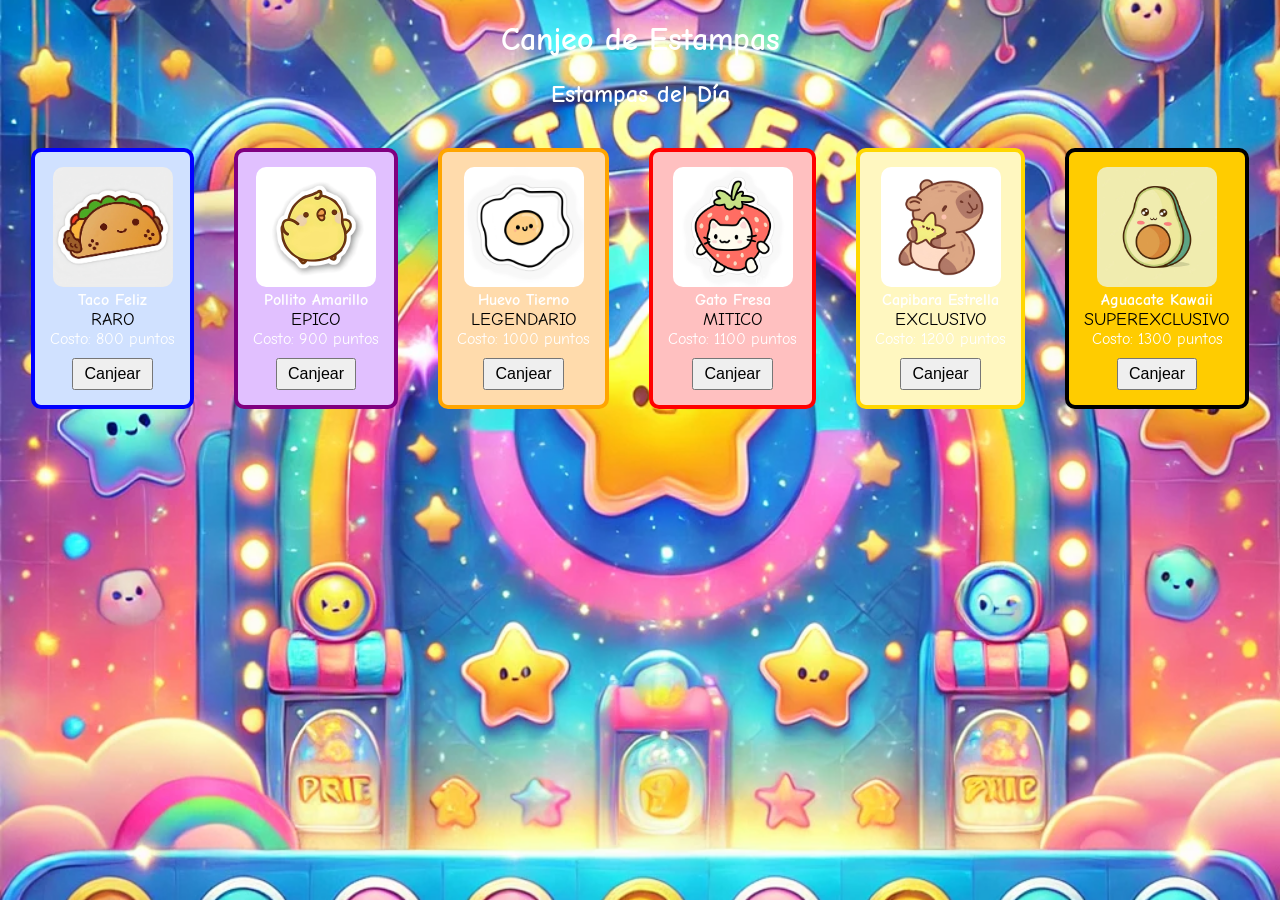
==== index.html @ c4965274 "Initial commit" ====
<!DOCTYPE html>
<html lang="es">
<head>
    <meta charset="UTF-8">
    <meta name="viewport" content="width=device-width, initial-scale=1.0">
    <title>Canjeo de Estampas</title>
    <style>
        @import url('https://fonts.googleapis.com/css2?family=Comic+Neue:wght@700&display=swap');
        body {
            font-family: 'Comic Neue', cursive;
            text-align: center;
            background: url('./imagenes/fondo.jpg') no-repeat center center fixed;
            background-size: cover;
            color: white;
        }
        .sticker {
            display: inline-block;
            margin: 20px;
            padding: 10px;
            border-radius: 10px;
            text-align: center;
            position: relative;
            background: rgba(255, 255, 255, 0.8);
            padding: 15px;
            animation: glowEffect 2s infinite alternate;
        }
        .sticker img {
            width: 120px;
            height: 120px;
            border-radius: 10px;
            animation: stickerGlow 1.5s infinite alternate;
        }
        .sticker button {
            margin-top: 10px;
            padding: 5px 10px;
            font-size: 16px;
            cursor: pointer;
        }
        .raro { border: 4px solid blue; background-color: #d0e1ff; }
        .epico { border: 4px solid purple; background-color: #e1c0ff; }
        .legendario { border: 4px solid orange; background-color: #ffdbac; }
        .mitico { border: 4px solid red; background-color: #ffc0c0; }
        .exclusivo { border: 4px solid gold; background-color: #fff7c0; }
        .superexclusivo { border: 4px solid black; background-color: #ffcc00; animation: superGlow 1.5s infinite alternate; }

        @keyframes glowEffect {
            0% { box-shadow: 0 0 10px rgba(255, 255, 255, 0.3); }
            100% { box-shadow: 0 0 30px rgba(255, 255, 255, 0.8); }
        }

        @keyframes stickerGlow {
            0% { filter: brightness(1); }
            100% { filter: brightness(1.5); }
        }
        
        @keyframes superGlow {
            0% { box-shadow: 0 0 10px rgba(255, 215, 0, 0.5); }
            100% { box-shadow: 0 0 30px rgba(255, 215, 0, 1); }
        }
    </style>
</head>
<body>
    <h1>Canjeo de Estampas</h1>
    <h2>Estampas del Día</h2>
    <div id="stickerContainer"></div>
    <script>
        function obtenerEstampasDelDia() {
            return [
                { id: 1, nombre: "Taco Feliz", costo: 800, img: "./imagenes/taco_feliz.jpeg", rareza: "raro" },
                { id: 2, nombre: "Pollito Amarillo", costo: 900, img: "./imagenes/pollito_amarillo.png", rareza: "epico" },
                { id: 3, nombre: "Huevo Tierno", costo: 1000, img: "./imagenes/huevo_tierno.png", rareza: "legendario" },
                { id: 4, nombre: "Gato Fresa", costo: 1100, img: "./imagenes/gato_fresa.png", rareza: "mitico" },
                { id: 5, nombre: "Capibara Estrella", costo: 1200, img: "./imagenes/capibara_estrella.jpg", rareza: "exclusivo" },
                { id: 6, nombre: "Aguacate Kawaii", costo: 1300, img: "./imagenes/aguacate_kawaii.jpg", rareza: "superexclusivo" }
            ];
        }

        function renderStickers() {
            const container = document.getElementById("stickerContainer");
            container.innerHTML = "";
            let stickers = obtenerEstampasDelDia();
            stickers.forEach(sticker => {
                let div = document.createElement("div");
                div.className = `sticker ${sticker.rareza}`;
                div.innerHTML = `
                    <img src="${sticker.img}" alt="${sticker.nombre}"><br>
                    <strong>${sticker.nombre}</strong><br>
                    <span style="font-size: 18px; color: black;">${sticker.rareza.toUpperCase()}</span><br>
                    Costo: ${sticker.costo} puntos<br>
                    <button onclick="canjear('${sticker.img}', ${sticker.costo})">Canjear</button>
                `;
                container.appendChild(div);
            });
        }

        function canjear(imagen, costo) {
            let cantidadPuntos = prompt(`Ingrese la cantidad de puntos para canjear esta estampa (Costo: ${costo} puntos):`);
            if (cantidadPuntos !== null && !isNaN(cantidadPuntos) && cantidadPuntos.trim() !== "") {
                cantidadPuntos = parseInt(cantidadPuntos);
                if (cantidadPuntos >= costo) {
                    imprimir(imagen);
                } else {
                    alert(`Necesitas al menos ${costo} puntos para canjear esta estampa.`);
                }
            } else {
                alert("Entrada no válida. Intente nuevamente.");
            }
        }

        function imprimir(imagen) {
            let ventana = window.open("", "_blank");
            ventana.document.write("<html><head><title>Impresión de Estampas</title><style>");
            ventana.document.write("@page { size: landscape; margin: 0; }"); // Ajuste para modo horizontal
            ventana.document.write("body { margin: 0; display: flex; justify-content: center; align-items: center; height: 100vh; }");
            ventana.document.write("img { width: 100%; height: auto; max-height: 100vh; }");
            ventana.document.write("</style></head><body>");
            ventana.document.write(`<img src="${imagen}">`);
            ventana.document.write("</body></html>");
            ventana.document.close();
            setTimeout(() => { ventana.print(); ventana.close(); }, 500);
        }

        renderStickers();
    </script>
</body>
</html>
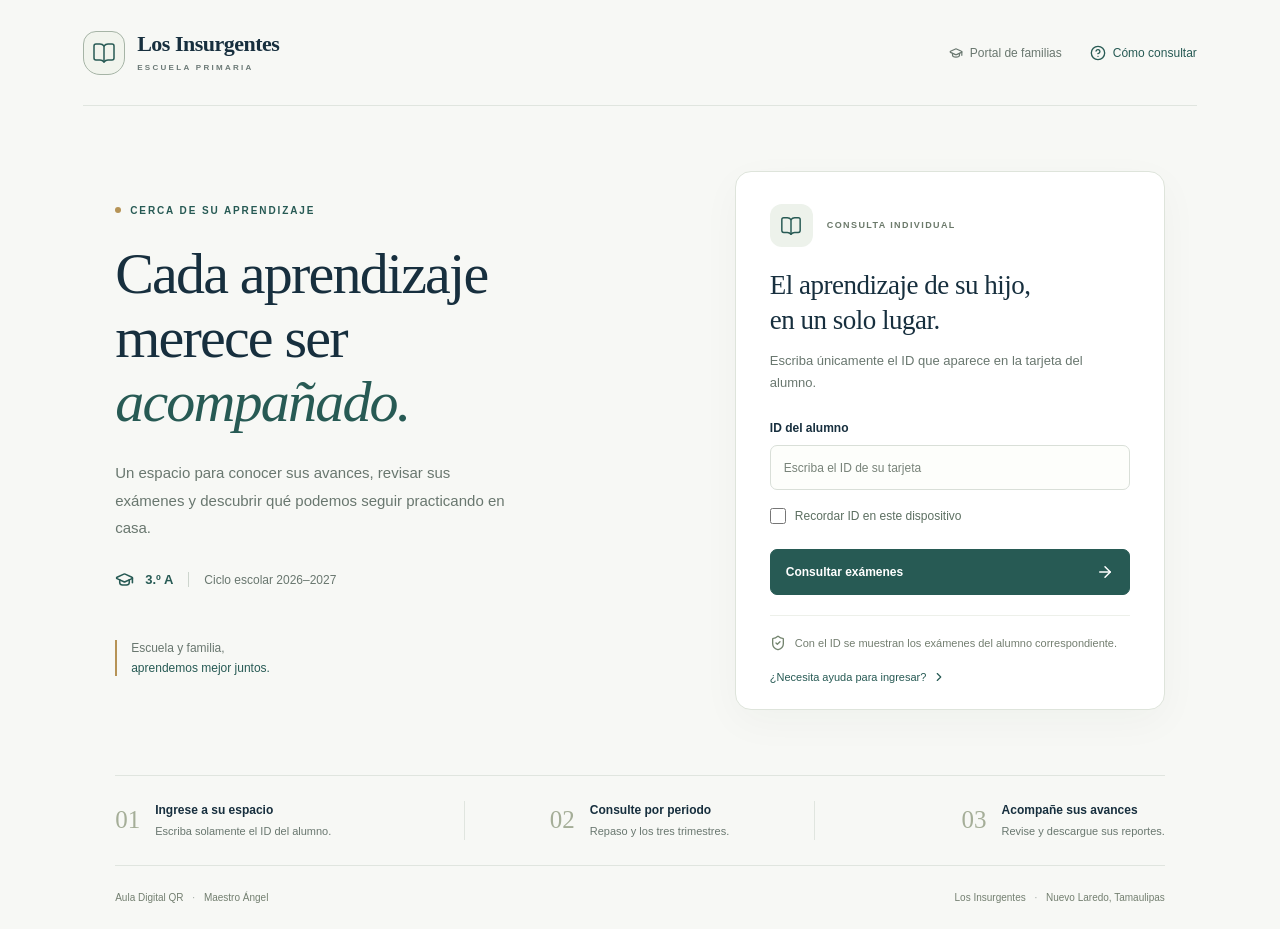
==== commit 5e1d61a8: "Add files via upload" ====
--- a/index.html
+++ b/index.html
@@ -1,126 +1,19 @@
-<!DOCTYPE html>
-<html lang="es">
-<head>
-    <meta charset="UTF-8">
-    <meta name="viewport" content="width=device-width, initial-scale=1.0">
-    <title>Canjeo de Estampas</title>
-    <style>
-        @import url('https://fonts.googleapis.com/css2?family=Comic+Neue:wght@700&display=swap');
-        body {
-            font-family: 'Comic Neue', cursive;
-            text-align: center;
-            background: url('./imagenes/fondo.jpg') no-repeat center center fixed;
-            background-size: cover;
-            color: white;
-        }
-        .sticker {
-            display: inline-block;
-            margin: 20px;
-            padding: 10px;
-            border-radius: 10px;
-            text-align: center;
-            position: relative;
-            background: rgba(255, 255, 255, 0.8);
-            padding: 15px;
-            animation: glowEffect 2s infinite alternate;
-        }
-        .sticker img {
-            width: 120px;
-            height: 120px;
-            border-radius: 10px;
-            animation: stickerGlow 1.5s infinite alternate;
-        }
-        .sticker button {
-            margin-top: 10px;
-            padding: 5px 10px;
-            font-size: 16px;
-            cursor: pointer;
-        }
-        .raro { border: 4px solid blue; background-color: #d0e1ff; }
-        .epico { border: 4px solid purple; background-color: #e1c0ff; }
-        .legendario { border: 4px solid orange; background-color: #ffdbac; }
-        .mitico { border: 4px solid red; background-color: #ffc0c0; }
-        .exclusivo { border: 4px solid gold; background-color: #fff7c0; }
-        .superexclusivo { border: 4px solid black; background-color: #ffcc00; animation: superGlow 1.5s infinite alternate; }
-
-        @keyframes glowEffect {
-            0% { box-shadow: 0 0 10px rgba(255, 255, 255, 0.3); }
-            100% { box-shadow: 0 0 30px rgba(255, 255, 255, 0.8); }
-        }
-
-        @keyframes stickerGlow {
-            0% { filter: brightness(1); }
-            100% { filter: brightness(1.5); }
-        }
-        
-        @keyframes superGlow {
-            0% { box-shadow: 0 0 10px rgba(255, 215, 0, 0.5); }
-            100% { box-shadow: 0 0 30px rgba(255, 215, 0, 1); }
-        }
-    </style>
-</head>
-<body>
-    <h1>Canjeo de Estampas</h1>
-    <h2>Estampas del Día</h2>
-    <div id="stickerContainer"></div>
-    <script>
-        function obtenerEstampasDelDia() {
-            return [
-                { id: 1, nombre: "Taco Feliz", costo: 800, img: "./imagenes/taco_feliz.jpeg", rareza: "raro" },
-                { id: 2, nombre: "Pollito Amarillo", costo: 900, img: "./imagenes/pollito_amarillo.png", rareza: "epico" },
-                { id: 3, nombre: "Huevo Tierno", costo: 1000, img: "./imagenes/huevo_tierno.png", rareza: "legendario" },
-                { id: 4, nombre: "Gato Fresa", costo: 1100, img: "./imagenes/gato_fresa.png", rareza: "mitico" },
-                { id: 5, nombre: "Capibara Estrella", costo: 1200, img: "./imagenes/capibara_estrella.jpg", rareza: "exclusivo" },
-                { id: 6, nombre: "Aguacate Kawaii", costo: 1300, img: "./imagenes/aguacate_kawaii.jpg", rareza: "superexclusivo" }
-            ];
-        }
-
-        function renderStickers() {
-            const container = document.getElementById("stickerContainer");
-            container.innerHTML = "";
-            let stickers = obtenerEstampasDelDia();
-            stickers.forEach(sticker => {
-                let div = document.createElement("div");
-                div.className = `sticker ${sticker.rareza}`;
-                div.innerHTML = `
-                    <img src="${sticker.img}" alt="${sticker.nombre}"><br>
-                    <strong>${sticker.nombre}</strong><br>
-                    <span style="font-size: 18px; color: black;">${sticker.rareza.toUpperCase()}</span><br>
-                    Costo: ${sticker.costo} puntos<br>
-                    <button onclick="canjear('${sticker.img}', ${sticker.costo})">Canjear</button>
-                `;
-                container.appendChild(div);
-            });
-        }
-
-        function canjear(imagen, costo) {
-            let cantidadPuntos = prompt(`Ingrese la cantidad de puntos para canjear esta estampa (Costo: ${costo} puntos):`);
-            if (cantidadPuntos !== null && !isNaN(cantidadPuntos) && cantidadPuntos.trim() !== "") {
-                cantidadPuntos = parseInt(cantidadPuntos);
-                if (cantidadPuntos >= costo) {
-                    imprimir(imagen);
-                } else {
-                    alert(`Necesitas al menos ${costo} puntos para canjear esta estampa.`);
-                }
-            } else {
-                alert("Entrada no válida. Intente nuevamente.");
-            }
-        }
-
-        function imprimir(imagen) {
-            let ventana = window.open("", "_blank");
-            ventana.document.write("<html><head><title>Impresión de Estampas</title><style>");
-            ventana.document.write("@page { size: landscape; margin: 0; }"); // Ajuste para modo horizontal
-            ventana.document.write("body { margin: 0; display: flex; justify-content: center; align-items: center; height: 100vh; }");
-            ventana.document.write("img { width: 100%; height: auto; max-height: 100vh; }");
-            ventana.document.write("</style></head><body>");
-            ventana.document.write(`<img src="${imagen}">`);
-            ventana.document.write("</body></html>");
-            ventana.document.close();
-            setTimeout(() => { ventana.print(); ventana.close(); }, 500);
-        }
-
-        renderStickers();
-    </script>
-</body>
-</html>
+<!doctype html>
+<html lang="es-MX">
+  <head>
+    <meta charset="UTF-8" />
+    <meta name="viewport" content="width=device-width, initial-scale=1, viewport-fit=cover" />
+    <meta name="theme-color" content="#275a54" />
+    <meta name="description" content="Portal de exámenes revisados para las familias de 3.º A, Escuela Primaria Los Insurgentes." />
+    <meta name="robots" content="noindex, nofollow, noarchive" />
+    <meta name="referrer" content="no-referrer" />
+    <title>Exámenes | Los Insurgentes · 3.º A</title>
+    <style>body{margin:0;background:#f7f8f5;color:#172f3e;font-family:Arial,sans-serif}.initial-loading{min-height:70vh;display:grid;place-content:center;text-align:center;gap:12px;padding:30px}.initial-loading strong{font:28px Georgia,serif}.initial-loading p{font-size:14px;color:#647768}</style>
+    <script type="module" crossorigin src="./assets/index-BPJrb2mZ.js"></script>
+    <link rel="stylesheet" crossorigin href="./assets/index-BqM36BnK.css">
+  </head>
+  <body>
+    <div id="root"><div class="initial-loading"><strong>Los Insurgentes · 3.º A</strong><p>Preparando su consulta…</p></div></div>
+    <noscript><p style="padding:30px">Active JavaScript en su navegador para consultar el examen con el ID de su tarjeta.</p></noscript>
+  </body>
+</html>
--- a/assets/index-BqM36BnK.css
+++ b/assets/index-BqM36BnK.css
@@ -0,0 +1,2 @@
+/*! tailwindcss v4.2.1 | MIT License | https://tailwindcss.com */
+@layer properties{@supports (((-webkit-hyphens:none)) and (not (margin-trim:inline))) or ((-moz-orient:inline) and (not (color:rgb(from red r g b)))){*,:before,:after{--tw-rotate-x:initial;--tw-rotate-y:initial;--tw-rotate-z:initial;--tw-skew-x:initial;--tw-skew-y:initial;--tw-border-style:solid;--tw-shadow:0 0 #0000;--tw-shadow-color:initial;--tw-shadow-alpha:100%;--tw-inset-shadow:0 0 #0000;--tw-inset-shadow-color:initial;--tw-inset-shadow-alpha:100%;--tw-ring-color:initial;--tw-ring-shadow:0 0 #0000;--tw-inset-ring-color:initial;--tw-inset-ring-shadow:0 0 #0000;--tw-ring-inset:initial;--tw-ring-offset-width:0px;--tw-ring-offset-color:#fff;--tw-ring-offset-shadow:0 0 #0000;--tw-outline-style:solid;--tw-blur:initial;--tw-brightness:initial;--tw-contrast:initial;--tw-grayscale:initial;--tw-hue-rotate:initial;--tw-invert:initial;--tw-opacity:initial;--tw-saturate:initial;--tw-sepia:initial;--tw-drop-shadow:initial;--tw-drop-shadow-color:initial;--tw-drop-shadow-alpha:100%;--tw-drop-shadow-size:initial;--tw-backdrop-blur:initial;--tw-backdrop-brightness:initial;--tw-backdrop-contrast:initial;--tw-backdrop-grayscale:initial;--tw-backdrop-hue-rotate:initial;--tw-backdrop-invert:initial;--tw-backdrop-opacity:initial;--tw-backdrop-saturate:initial;--tw-backdrop-sepia:initial}::backdrop{--tw-rotate-x:initial;--tw-rotate-y:initial;--tw-rotate-z:initial;--tw-skew-x:initial;--tw-skew-y:initial;--tw-border-style:solid;--tw-shadow:0 0 #0000;--tw-shadow-color:initial;--tw-shadow-alpha:100%;--tw-inset-shadow:0 0 #0000;--tw-inset-shadow-color:initial;--tw-inset-shadow-alpha:100%;--tw-ring-color:initial;--tw-ring-shadow:0 0 #0000;--tw-inset-ring-color:initial;--tw-inset-ring-shadow:0 0 #0000;--tw-ring-inset:initial;--tw-ring-offset-width:0px;--tw-ring-offset-color:#fff;--tw-ring-offset-shadow:0 0 #0000;--tw-outline-style:solid;--tw-blur:initial;--tw-brightness:initial;--tw-contrast:initial;--tw-grayscale:initial;--tw-hue-rotate:initial;--tw-invert:initial;--tw-opacity:initial;--tw-saturate:initial;--tw-sepia:initial;--tw-drop-shadow:initial;--tw-drop-shadow-color:initial;--tw-drop-shadow-alpha:100%;--tw-drop-shadow-size:initial;--tw-backdrop-blur:initial;--tw-backdrop-brightness:initial;--tw-backdrop-contrast:initial;--tw-backdrop-grayscale:initial;--tw-backdrop-hue-rotate:initial;--tw-backdrop-invert:initial;--tw-backdrop-opacity:initial;--tw-backdrop-saturate:initial;--tw-backdrop-sepia:initial}}}@layer theme{:root,:host{--font-sans:ui-sans-serif, system-ui, sans-serif, "Apple Color Emoji", "Segoe UI Emoji", "Segoe UI Symbol", "Noto Color Emoji";--font-mono:ui-monospace, SFMono-Regular, Menlo, Monaco, Consolas, "Liberation Mono", "Courier New", monospace;--spacing:.25rem;--default-font-family:var(--font-sans);--default-mono-font-family:var(--font-mono)}}@layer base{*,:after,:before{box-sizing:border-box;border:0 solid;margin:0;padding:0}::backdrop{box-sizing:border-box;border:0 solid;margin:0;padding:0}::-webkit-file-upload-button{box-sizing:border-box;border:0 solid;margin:0;padding:0}::file-selector-button{box-sizing:border-box;border:0 solid;margin:0;padding:0}html,:host{-webkit-text-size-adjust:100%;-moz-tab-size:4;tab-size:4;line-height:1.5;font-family:var(--default-font-family,ui-sans-serif, system-ui, sans-serif, "Apple Color Emoji", "Segoe UI Emoji", "Segoe UI Symbol", "Noto Color Emoji");font-feature-settings:var(--default-font-feature-settings,normal);font-variation-settings:var(--default-font-variation-settings,normal);-webkit-tap-highlight-color:transparent}hr{height:0;color:inherit;border-top-width:1px}abbr:where([title]){-webkit-text-decoration:underline dotted;text-decoration:underline dotted}h1,h2,h3,h4,h5,h6{font-size:inherit;font-weight:inherit}a{color:inherit;-webkit-text-decoration:inherit;-webkit-text-decoration:inherit;-webkit-text-decoration:inherit;-webkit-text-decoration:inherit;text-decoration:inherit}b,strong{font-weight:bolder}code,kbd,samp,pre{font-family:var(--default-mono-font-family,ui-monospace, SFMono-Regular, Menlo, Monaco, Consolas, "Liberation Mono", "Courier New", monospace);font-feature-settings:var(--default-mono-font-feature-settings,normal);font-variation-settings:var(--default-mono-font-variation-settings,normal);font-size:1em}small{font-size:80%}sub,sup{vertical-align:baseline;font-size:75%;line-height:0;position:relative}sub{bottom:-.25em}sup{top:-.5em}table{text-indent:0;border-color:inherit;border-collapse:collapse}:-moz-focusring{outline:auto}progress{vertical-align:baseline}summary{display:list-item}ol,ul,menu{list-style:none}img,svg,video,canvas,audio,iframe,embed,object{vertical-align:middle;display:block}img,video{max-width:100%;height:auto}button,input,select,optgroup,textarea{font:inherit;font-feature-settings:inherit;font-variation-settings:inherit;letter-spacing:inherit;color:inherit;opacity:1;background-color:#0000;border-radius:0}::-webkit-file-upload-button{font:inherit;font-feature-settings:inherit;font-variation-settings:inherit;letter-spacing:inherit;color:inherit;opacity:1;background-color:#0000;border-radius:0}::file-selector-button{font:inherit;font-feature-settings:inherit;font-variation-settings:inherit;letter-spacing:inherit;color:inherit;opacity:1;background-color:#0000;border-radius:0}:where(select:-webkit-any([multiple],[size])) optgroup{font-weight:bolder}:where(select:is([multiple],[size])) optgroup{font-weight:bolder}:where(select:-webkit-any([multiple],[size])) optgroup option{padding-inline-start:20px}:where(select:is([multiple],[size])) optgroup option{padding-inline-start:20px}::-webkit-file-upload-button{margin-inline-end:4px}::file-selector-button{margin-inline-end:4px}::placeholder{opacity:1}@supports (not ((-webkit-appearance:-apple-pay-button))) or (contain-intrinsic-size:1px){::placeholder{color:currentColor}@supports (color:color-mix(in lab, red, red)){::placeholder{color:color-mix(in oklab, currentcolor 50%, transparent)}}}textarea{resize:vertical}::-webkit-search-decoration{-webkit-appearance:none}::-webkit-date-and-time-value{min-height:1lh;text-align:inherit}::-webkit-datetime-edit{display:inline-flex}::-webkit-datetime-edit-fields-wrapper{padding:0}::-webkit-datetime-edit{padding-block-start:0;padding-block-end:0}::-webkit-datetime-edit-year-field{padding-block-start:0;padding-block-end:0}::-webkit-datetime-edit-month-field{padding-block-start:0;padding-block-end:0}::-webkit-datetime-edit-day-field{padding-block-start:0;padding-block-end:0}::-webkit-datetime-edit-hour-field{padding-block-start:0;padding-block-end:0}::-webkit-datetime-edit-minute-field{padding-block-start:0;padding-block-end:0}::-webkit-datetime-edit-second-field{padding-block-start:0;padding-block-end:0}::-webkit-datetime-edit-millisecond-field{padding-block-start:0;padding-block-end:0}::-webkit-datetime-edit-meridiem-field{padding-block-start:0;padding-block-end:0}::-webkit-calendar-picker-indicator{line-height:1}:-moz-ui-invalid{box-shadow:none}button{-webkit-appearance:button;appearance:button}input:where([type=button],[type=reset],[type=submit]){-webkit-appearance:button;appearance:button}::-webkit-file-upload-button{-webkit-appearance:button;appearance:button}::file-selector-button{-webkit-appearance:button;appearance:button}::-webkit-inner-spin-button{height:auto}::-webkit-outer-spin-button{height:auto}[hidden]:where(:not([hidden=until-found])){display:none!important}}@layer components;@layer utilities{.invisible{visibility:hidden}.visible{visibility:visible}.absolute{position:absolute}.relative{position:relative}.static{position:static}.start:not(:-webkit-any(:lang(ae),:lang(ar),:lang(arc),:lang(bcc),:lang(bqi),:lang(ckb),:lang(dv),:lang(fa),:lang(glk),:lang(he),:lang(ku),:lang(mzn),:lang(nqo),:lang(pnb),:lang(ps),:lang(sd),:lang(ug),:lang(ur),:lang(yi))){left:var(--spacing)}.start:not(:is(:lang(ae),:lang(ar),:lang(arc),:lang(bcc),:lang(bqi),:lang(ckb),:lang(dv),:lang(fa),:lang(glk),:lang(he),:lang(ku),:lang(mzn),:lang(nqo),:lang(pnb),:lang(ps),:lang(sd),:lang(ug),:lang(ur),:lang(yi))){left:var(--spacing)}.start:-webkit-any(:lang(ae),:lang(ar),:lang(arc),:lang(bcc),:lang(bqi),:lang(ckb),:lang(dv),:lang(fa),:lang(glk),:lang(he),:lang(ku),:lang(mzn),:lang(nqo),:lang(pnb),:lang(ps),:lang(sd),:lang(ug),:lang(ur),:lang(yi)){right:var(--spacing)}.start:is(:lang(ae),:lang(ar),:lang(arc),:lang(bcc),:lang(bqi),:lang(ckb),:lang(dv),:lang(fa),:lang(glk),:lang(he),:lang(ku),:lang(mzn),:lang(nqo),:lang(pnb),:lang(ps),:lang(sd),:lang(ug),:lang(ur),:lang(yi)){right:var(--spacing)}.end:not(:-webkit-any(:lang(ae),:lang(ar),:lang(arc),:lang(bcc),:lang(bqi),:lang(ckb),:lang(dv),:lang(fa),:lang(glk),:lang(he),:lang(ku),:lang(mzn),:lang(nqo),:lang(pnb),:lang(ps),:lang(sd),:lang(ug),:lang(ur),:lang(yi))){right:var(--spacing)}.end:not(:is(:lang(ae),:lang(ar),:lang(arc),:lang(bcc),:lang(bqi),:lang(ckb),:lang(dv),:lang(fa),:lang(glk),:lang(he),:lang(ku),:lang(mzn),:lang(nqo),:lang(pnb),:lang(ps),:lang(sd),:lang(ug),:lang(ur),:lang(yi))){right:var(--spacing)}.end:-webkit-any(:lang(ae),:lang(ar),:lang(arc),:lang(bcc),:lang(bqi),:lang(ckb),:lang(dv),:lang(fa),:lang(glk),:lang(he),:lang(ku),:lang(mzn),:lang(nqo),:lang(pnb),:lang(ps),:lang(sd),:lang(ug),:lang(ur),:lang(yi)){left:var(--spacing)}.end:is(:lang(ae),:lang(ar),:lang(arc),:lang(bcc),:lang(bqi),:lang(ckb),:lang(dv),:lang(fa),:lang(glk),:lang(he),:lang(ku),:lang(mzn),:lang(nqo),:lang(pnb),:lang(ps),:lang(sd),:lang(ug),:lang(ur),:lang(yi)){left:var(--spacing)}.container{width:100%}@media (min-width:40rem){.container{max-width:40rem}}@media (min-width:48rem){.container{max-width:48rem}}@media (min-width:64rem){.container{max-width:64rem}}@media (min-width:80rem){.container{max-width:80rem}}@media (min-width:96rem){.container{max-width:96rem}}.block{display:block}.contents{display:contents}.flex{display:flex}.hidden{display:none}.inline{display:inline}.table{display:table}.table-cell{display:table-cell}.transform{transform:var(--tw-rotate-x,) var(--tw-rotate-y,) var(--tw-rotate-z,) var(--tw-skew-x,) var(--tw-skew-y,)}.resize{resize:both}.truncate{text-overflow:ellipsis;white-space:nowrap;overflow:hidden}.border{border-style:var(--tw-border-style);border-width:1px}.italic{font-style:italic}.line-through{text-decoration-line:line-through}.overline{text-decoration-line:overline}.underline{text-decoration-line:underline}.ring{--tw-ring-shadow:var(--tw-ring-inset,) 0 0 0 calc(1px + var(--tw-ring-offset-width)) var(--tw-ring-color,currentcolor);box-shadow:var(--tw-inset-shadow), var(--tw-inset-ring-shadow), var(--tw-ring-offset-shadow), var(--tw-ring-shadow), var(--tw-shadow)}.outline{outline-style:var(--tw-outline-style);outline-width:1px}.blur{--tw-blur:blur(8px);filter:var(--tw-blur,) var(--tw-brightness,) var(--tw-contrast,) var(--tw-grayscale,) var(--tw-hue-rotate,) var(--tw-invert,) var(--tw-saturate,) var(--tw-sepia,) var(--tw-drop-shadow,)}.filter{filter:var(--tw-blur,) var(--tw-brightness,) var(--tw-contrast,) var(--tw-grayscale,) var(--tw-hue-rotate,) var(--tw-invert,) var(--tw-saturate,) var(--tw-sepia,) var(--tw-drop-shadow,)}.filter\!{filter:var(--tw-blur,) var(--tw-brightness,) var(--tw-contrast,) var(--tw-grayscale,) var(--tw-hue-rotate,) var(--tw-invert,) var(--tw-saturate,) var(--tw-sepia,) var(--tw-drop-shadow,)!important}.backdrop-filter{-webkit-backdrop-filter:var(--tw-backdrop-blur,) var(--tw-backdrop-brightness,) var(--tw-backdrop-contrast,) var(--tw-backdrop-grayscale,) var(--tw-backdrop-hue-rotate,) var(--tw-backdrop-invert,) var(--tw-backdrop-opacity,) var(--tw-backdrop-saturate,) var(--tw-backdrop-sepia,);backdrop-filter:var(--tw-backdrop-blur,) var(--tw-backdrop-brightness,) var(--tw-backdrop-contrast,) var(--tw-backdrop-grayscale,) var(--tw-backdrop-hue-rotate,) var(--tw-backdrop-invert,) var(--tw-backdrop-opacity,) var(--tw-backdrop-saturate,) var(--tw-backdrop-sepia,)}}:root{--navy:#172f3e;--teal:#275a54;--muted:#69776f;--paper:#f7f8f5;--line:#e0e5df;--sage:#edf2eb;--gold:#b69356;--lightningcss-light:initial;--lightningcss-dark: ;color-scheme:light}*{box-sizing:border-box}body{background:var(--paper);color:var(--navy);-webkit-font-smoothing:antialiased;margin:0;font-family:Arial,Helvetica,sans-serif;font-size:14px;line-height:1.5}button,input,a{-webkit-tap-highlight-color:transparent;font:inherit}button{cursor:pointer;color:inherit;background:0 0;border:0}button:disabled{cursor:wait;opacity:.65}a{color:inherit;text-decoration:none}button:focus-visible{outline-offset:4px;outline:3px solid #9cae85}a:focus-visible{outline-offset:4px;outline:3px solid #9cae85}input:focus{outline-offset:1px;outline:2px solid #9cae85}h1,h2,h3,h4,p{margin:0}i{color:#a2aaa5;margin:0 8px;font-style:normal}.skip-link{background:var(--navy);color:#fff;z-index:100;padding:10px;position:absolute;top:-70px;left:10px}.skip-link:focus{top:10px}.brand{white-space:nowrap;align-items:center;gap:12px;display:flex}.brand-mark{width:42px;height:44px;color:var(--teal);background:#f1f4ed;border:1px solid #a6b4a6;border-radius:13px 13px 17px 17px;place-items:center;display:grid}.brand strong{letter-spacing:-.5px;font:600 22px/1.15 Georgia,serif;display:block}.brand small{letter-spacing:2.3px;color:#6b7976;margin-top:5px;font-size:8px;font-weight:700;display:block}.entry-page{flex-direction:column;max-width:1600px;min-height:100vh;margin:0 auto;display:flex}.entry-header{border-bottom:1px solid var(--line);justify-content:space-between;align-items:center;height:106px;margin:0 6.5%;display:flex}.header-actions{align-items:center;gap:28px;display:flex}.family-label{color:var(--muted);align-items:center;gap:7px;font-size:12px;display:flex}.help-link{color:var(--teal);align-items:center;gap:7px;padding:8px 0;font-size:12px;display:flex}.help-link:hover{text-decoration:underline}.entry-main{flex:1;grid-template-columns:1.15fr 1fr;align-items:center;gap:10%;padding:65px 9%;display:grid}.eyebrow{letter-spacing:1.9px;color:var(--teal);align-items:center;gap:9px;font-size:10px;font-weight:700;display:flex}.eyebrow>span{background:var(--gold);border-radius:50%;width:6px;height:6px;display:inline-block}.entry-story h1{letter-spacing:-1.8px;margin:24px 0;font:58px/1.11 Georgia,serif}.entry-story h1 em{color:var(--teal);font-weight:400}.entry-story>p{max-width:405px;color:var(--muted);font-size:15px;line-height:1.85}.group-tag{color:var(--teal);align-items:center;gap:11px;margin-top:28px;font-size:12px;display:flex}.group-tag strong{font-size:13px}.tag-separator{background:#cdd5cd;width:1px;height:15px;margin:0 4px}.group-tag>span:last-child{color:var(--muted)}.entry-note{color:var(--muted);align-items:center;gap:14px;margin-top:48px;font-size:12px;line-height:1.7;display:flex}.note-rule{background:var(--gold);width:2px;height:36px}.entry-note strong{color:var(--teal);font-weight:500}.access-card{background:#fff;border:1px solid #dee4db;border-radius:16px;justify-self:end;width:100%;max-width:430px;padding:32px 34px 22px;box-shadow:0 12px 40px #1e362309}.access-card-top{align-items:center;gap:14px;margin-bottom:21px;display:flex}.access-icon{background:var(--sage);color:var(--teal);border-radius:12px;place-items:center;width:43px;height:43px;display:grid}.micro-label{letter-spacing:1.4px;color:#6b796a;font-size:9px;font-weight:700}.access-card h2{letter-spacing:-.5px;font:27px/1.3 Georgia,serif}.access-subtitle{color:var(--muted);margin:12px 0 25px;font-size:13px;line-height:1.7}.access-card label{margin-bottom:8px;font-size:12px;font-weight:600;display:block}.access-card input{width:100%;height:45px;color:var(--navy);letter-spacing:.3px;background:#fdfefb;border:1px solid #d9dfd8;border-radius:7px;padding:0 13px;font-size:13px}.access-card input::placeholder{color:#788379;letter-spacing:0;font-size:12px}.key-label{justify-content:space-between;align-items:center;margin-top:20px;display:flex}.key-label>span{color:#78847c;margin-bottom:8px;font-size:10px}.key-field{position:relative}.key-field input{padding-right:42px}.reveal-key{color:#7c8980;place-items:center;width:38px;height:39px;display:grid;position:absolute;top:3px;right:5px}.primary-button,.secondary-button{border-radius:7px;justify-content:center;align-items:center;gap:9px;min-height:42px;padding:10px 17px;font-size:12px;font-weight:600;transition:background .15s;display:inline-flex}.primary-button{background:var(--teal);color:#fff;border:1px solid var(--teal)}.primary-button:hover{background:#19423d}.secondary-button{color:var(--navy);background:#fff;border:1px solid #dbe2da}.secondary-button:hover{background:#f1f4ee}.access-submit{justify-content:space-between;width:100%;min-height:46px;margin-top:24px;padding:12px 15px}.access-footnote{border-top:1px solid #edf0ea;align-items:flex-start;gap:9px;margin-top:20px;padding-top:18px;display:flex}.access-footnote svg{color:#73846e;flex-shrink:0;margin-top:1px}.access-footnote p{color:#737e70;font-size:11px;line-height:1.7}.text-button{color:var(--teal);align-items:center;gap:6px;font-size:11px;font-weight:500;display:inline-flex}.text-button:hover{text-decoration:underline}.access-help{margin-top:16px;padding:0;font-size:11px}.form-error{color:#933c29;background:#fff3ed;border-radius:6px;margin-top:14px;padding:10px 12px;font-size:12px;line-height:1.6}.entry-steps{border-top:1px solid var(--line);border-bottom:1px solid var(--line);grid-template-columns:repeat(3,1fr);margin:0 9%;padding:25px 0;display:grid}.entry-steps>div{border-right:1px solid var(--line);justify-content:center;align-items:center;gap:15px;display:flex}.entry-steps>div:first-child{justify-content:flex-start}.entry-steps>div:last-child{border-right:0;justify-content:flex-end}.step-number{color:#a5ae98;font:25px Georgia,serif}.entry-steps h3{font-size:12px;font-weight:600}.entry-steps p{color:var(--muted);margin-top:4px;font-size:11px}.entry-footer{color:#737f70;justify-content:space-between;padding:24px 9%;font-size:10px;display:flex}.entry-footer i{margin:0 6px}.portal-layout{min-height:100vh;display:flex}.sidebar{border-right:1px solid var(--line);background:#fff;flex-direction:column;flex-shrink:0;width:248px;height:100dvh;padding:31px 22px 23px;display:flex;position:fixed;top:0;bottom:0;left:0;right:auto}.sidebar .brand{gap:10px}.sidebar .brand strong{font-size:21px}.sidebar .brand small{letter-spacing:2px;font-size:7px}.sidebar .brand-mark{flex-shrink:0;width:38px;height:40px}.sidebar-title{letter-spacing:1.8px;color:#7e8b79;margin:50px 13px 18px;font-size:9px;font-weight:600}.sidebar nav{flex-direction:column;gap:7px;display:flex}.nav-item{color:#6f7d6c;text-align:left;border-radius:7px;align-items:center;gap:12px;width:100%;padding:13px 14px;font-size:13px;transition:background .15s;display:flex}.nav-item:hover{background:#f8faf5}.nav-item.active{color:#2d594d;background:#eaf0e7;font-weight:600}.nav-count{color:#778674;border-radius:4px;margin-left:auto;padding:1px 6px;font-size:10px}.nav-item.active .nav-count{color:#47785e;background:#fff}.sidebar-note{color:#95a18c;margin:auto 13px 35px;padding-top:45px}.sidebar-note p{margin-top:12px;font:20px/1.5 Georgia,serif}.sidebar-note strong{color:#526a59;font-style:italic;font-weight:400}.teacher{border-top:1px solid var(--line);align-items:center;gap:10px;padding:23px 4px 16px;display:flex}.teacher-avatar{color:#8e7954;background:#f2f0e8;border-radius:50%;place-items:center;width:34px;height:34px;font:16px Georgia,serif;display:grid}.teacher strong{font-size:12px;font-weight:600;display:block}.teacher small{color:var(--muted);margin-top:3px;font-size:10px;display:block}.sidebar-help{color:#74816d;gap:8px;padding-left:5px;font-size:11px}.portal-content{width:calc(100% - 248px);margin-left:248px}.portal-header{border-bottom:1px solid var(--line);background:#fff;justify-content:space-between;align-items:center;height:78px;padding:0 45px;display:flex}.breadcrumb{color:#7d8978;align-items:center;gap:10px;font-size:11px;display:flex}.breadcrumb strong{color:#687b6a;font-weight:500}.portal-header-right{align-items:center;gap:24px;display:flex}.school-cycle{color:#7d8875;font-size:11px}.logout{color:#6b7a6c;border:1px solid #e2e6df;border-radius:6px;align-items:center;gap:7px;padding:8px 10px;font-size:11px;display:flex}.logout:hover{background:var(--sage)}.dashboard{max-width:1190px;margin:0 auto;padding:39px 45px 20px}.dashboard-intro{justify-content:space-between;align-items:center;gap:12px;display:flex}.dashboard-intro h1{letter-spacing:-.8px;margin:10px 0 8px;font:34px/1.25 Georgia,serif}.dashboard-intro p{color:var(--muted);font-size:12px}.dashboard-intro .eyebrow{letter-spacing:1.5px;font-size:9px}.private-chip{color:#6f8069;white-space:nowrap;background:#f3f6ee;border:1px solid #dbe3d8;border-radius:6px;align-items:center;gap:6px;padding:7px 10px;font-size:10px;display:flex}.student-strip{border:1px solid var(--line);background:#fff;border-radius:9px;align-items:center;gap:15px;margin-top:26px;padding:20px 22px;display:flex}.student-avatar{color:#64785f;background:#eef1e9;border-radius:50%;flex-shrink:0;place-items:center;width:45px;height:45px;font:19px Georgia,serif;display:grid}.student-info .micro-label{letter-spacing:1.3px;font-size:8px}.student-info h2{margin:2px 0;font-size:15px;font-weight:600;line-height:1.6}.student-info p{color:#6e7c67;letter-spacing:.3px;font-size:10px}.student-info i{margin:0 7px}.student-school{color:#728268;white-space:nowrap;align-items:center;gap:6px;margin-left:auto;font-size:10px;display:flex}.period-heading{justify-content:space-between;align-items:flex-end;margin:31px 0 20px;display:flex}.period-heading .micro-label{letter-spacing:1.5px;font-size:8px}.period-heading h2{letter-spacing:-.4px;margin-top:6px;font:27px/1.2 Georgia,serif}.period-count{color:#78866f;padding-bottom:4px;font-size:10px}.exam-heading{align-items:center;gap:12px;margin-bottom:21px;display:flex}.exam-icon{color:#6c845f;background:#e9eee4;border:1px solid #dfe5d9;border-radius:9px;flex-shrink:0;place-items:center;width:43px;height:43px;display:grid}.exam-heading h3{max-width:520px;font-size:14px;font-weight:600;line-height:1.5}.exam-heading p{color:#718169;flex-wrap:wrap;align-items:center;gap:6px;margin-top:5px;font-size:10px;display:flex}.exam-heading p>span{margin:0 4px}.status-tag{color:#537442;white-space:nowrap;background:#f0f5e9;border:1px solid #dbe5d1;border-radius:5px;align-items:center;gap:5px;margin-left:auto;padding:5px 9px;font-size:10px;display:flex}.status-tag.pending{color:#927541;background:#faf4e6;border-color:#eadfc6}.result-grid{grid-template-columns:.88fr 1.6fr;gap:17px;display:grid}.score-card{background:var(--navy);color:#fff;border:1px solid var(--navy);border-radius:9px;padding:22px 25px}.score-card .micro-label{letter-spacing:1.3px;color:#b5c1bf;font-size:9px}.score-number{letter-spacing:-2px;margin:17px 0 6px;font:61px/1 Georgia,serif}.score-number>span{color:#b2c0be;letter-spacing:0;margin-left:11px;font:20px Georgia,serif}.score-note{color:#c2cecb;font-size:11px}.score-divider{background:#ffffff24;height:1px;margin:23px 0 14px}.score-stats{justify-content:space-between;gap:14px;display:flex}.score-stats>div>span{align-items:center;gap:5px;font-size:18px;display:flex}.score-stats>div:first-child>span{color:#bac9a4}.score-stats small{color:#b7c5c2;margin-top:2px;font-size:10px;display:block}.learning-card{border:1px solid var(--line);background:#fff;border-radius:9px;flex-direction:column;justify-content:space-between;padding:22px 24px;display:flex}.card-title{color:#7b8e6c;justify-content:space-between;align-items:center;margin-bottom:5px;display:flex}.card-title .micro-label{letter-spacing:1.2px;font-size:9px}.learning-area{margin-top:17px}.learning-area>div:first-child{justify-content:space-between;align-items:center;gap:20px;display:flex}.learning-area h4{color:#526251;max-width:290px;font-size:12px;font-weight:500;line-height:1.6}.learning-area>div>span{white-space:nowrap;color:#6d7c62;font-size:11px}.learning-area>div>span>strong{color:#527448;font-weight:600}.progress-track{background:#eef1e9;border-radius:5px;height:5px;margin-top:10px;overflow:hidden}.progress-track>span{background:#8fa87b;border-radius:5px;height:100%;display:block}.learning-note{color:#758468;align-items:center;gap:7px;margin-top:22px;font-size:10px;line-height:1.6;display:flex}.learning-note svg{flex-shrink:0}.pdf-card{border:1px solid var(--line);background:#fff;border-radius:9px;align-items:center;gap:16px;margin-top:19px;padding:21px 22px;display:flex}.pdf-symbol{color:#ad9366;background:#f6f3eb;border:1px solid #ebe5d5;border-radius:6px;flex-direction:column;flex-shrink:0;justify-content:center;align-items:center;width:47px;height:58px;display:flex}.pdf-symbol>span{letter-spacing:1px;margin-top:2px;font-size:7px;font-weight:700}.pdf-description h3{font-size:13px;font-weight:600}.pdf-description p{color:#6f7e67;margin-top:4px;font-size:11px}.pdf-description>span{color:#78856a;margin-top:5px;font-size:10px;display:block}.pdf-description i{margin:0 5px}.pdf-actions{gap:8px;margin-left:auto;display:flex}.pdf-actions button{white-space:nowrap;min-height:38px;padding:9px 12px;font-size:11px}.practice-section{margin-top:31px}.practice-title{align-items:center;gap:10px;margin-bottom:15px;display:flex}.practice-title>span{color:#849773;background:#edf1e6;border-radius:50%;flex-shrink:0;place-items:center;width:33px;height:33px;display:grid}.practice-title h3{letter-spacing:-.2px;font:20px/1.4 Georgia,serif}.practice-title p{color:#748269;margin-top:3px;font-size:11px}.practice-grid{grid-template-columns:repeat(2,1fr);gap:17px;display:grid}.practice-grid article{background:#f3f5ed;border:1px solid #e4e7da;border-radius:8px;padding:18px 20px;position:relative}.practice-index{color:#8c9c73;margin-bottom:9px;font:20px Georgia,serif;display:block}.practice-grid h4{color:#5a6d49;font-size:12px;font-weight:600;line-height:1.5}.practice-grid p{color:#6a795b;margin-top:8px;font-size:12px;line-height:1.9}.family-message{border-top:1px solid var(--line);color:#788669;justify-content:center;align-items:center;gap:9px;margin-top:27px;padding-top:23px;display:flex}.family-message svg{flex-shrink:0}.family-message p{text-align:center;font-size:10px;line-height:1.6}.dashboard-footer{color:#758366;justify-content:space-between;align-items:center;margin-top:22px;font-size:9px;display:flex}.dashboard-footer i{margin:0 6px}.mobile-brand,.mobile-periods{display:none}.empty-state{border:1px solid var(--line);text-align:center;background:#fff;border-radius:10px;flex-direction:column;align-items:center;padding:48px 24px 44px;display:flex}.empty-icon{color:#8b9c78;background:#f1f4ec;border-radius:18px;place-items:center;width:65px;height:65px;margin-bottom:23px;display:grid}.empty-state h3{letter-spacing:-.6px;margin:14px 0;font:29px/1.3 Georgia,serif}.empty-state p{color:#6d7d61;max-width:370px;font-size:13px;line-height:1.9}.waiting-tag{color:#788768;align-items:center;gap:7px;margin:24px 0;font-size:11px;display:flex}.waiting-tag>span,.pending-dot{background:#b4a16c;border-radius:50%;width:5px;height:5px}.pending-state{border:1px solid var(--line);background:#fff;border-radius:10px;align-items:center;gap:20px;padding:31px;display:flex}.pending-state .empty-icon{flex-shrink:0;margin:0}.pending-state h3{margin-bottom:12px;font:24px Georgia,serif}.pending-state p{color:var(--muted);max-width:470px;font-size:13px;line-height:1.8}.pending-state div>span{color:#997d4c;margin-top:15px;font-size:11px;display:block}.help-dialog{border:1px solid var(--line);width:calc(100% - 32px);max-width:465px;color:var(--navy);border-radius:15px;padding:32px;box-shadow:0 20px 80px #12242f22}.help-dialog::backdrop{-webkit-backdrop-filter:blur(4px);backdrop-filter:blur(4px);background:#132c3e75}.pdf-dialog::backdrop{-webkit-backdrop-filter:blur(4px);backdrop-filter:blur(4px);background:#132c3e75}.dialog-close{color:#75816f;border-radius:7px;place-items:center;width:32px;height:32px;display:grid}.dialog-close:hover{background:#edf1e7}.help-dialog>.dialog-close{position:absolute;top:12px;right:12px}.help-dialog h2{margin-top:20px;font:27px/1.3 Georgia,serif}.help-dialog>p{color:var(--muted);margin-top:12px;font-size:13px;line-height:1.7}.help-dialog ol{gap:18px;margin:25px 0;padding-left:20px;display:grid}.help-dialog li{color:#7b8e6a;padding-left:5px;font-size:13px}.help-dialog li>strong{color:#3e5648;font-weight:600;display:block}.help-dialog li>span{color:var(--muted);margin-top:4px;font-size:12px;line-height:1.7;display:block}.help-notice{color:#6b7d58;background:#f2f4ec;border-radius:8px;align-items:flex-start;gap:10px;margin-bottom:20px;padding:14px;font-size:12px;line-height:1.8;display:flex}.help-notice svg{flex-shrink:0;margin-top:3px}.help-dialog>.primary-button{justify-content:space-between;width:100%}.pdf-dialog{border:1px solid var(--line);width:95vw;max-width:1100px;height:93dvh;color:var(--navy);background:#f7f8f4;border-radius:12px;padding:0;overflow:hidden}.pdf-dialog[open]{flex-direction:column;display:flex}.pdf-toolbar{border-bottom:1px solid var(--line);background:#fff;flex-shrink:0;justify-content:space-between;align-items:center;gap:12px;height:66px;padding:10px 20px;display:flex}.pdf-toolbar>span,.pdf-toolbar>div{align-items:center;gap:13px;display:flex}.pdf-toolbar>span{font-size:12px}.pdf-toolbar a{font-size:11px}.pdf-dialog iframe{background:#d7dcd8;border:0;flex:1;width:100%;min-height:0}.pdf-viewer-note{text-align:center;color:var(--muted);padding:10px;font-size:11px}.spin{animation:1s linear infinite spin}@keyframes spin{to{transform:rotate(360deg)}}@media (min-width:1500px){.entry-main{gap:14%;padding-left:12%;padding-right:12%}.entry-story h1{font-size:65px}.dashboard{padding-top:47px}.dashboard-intro h1{font-size:38px}}@media (max-width:1200px){.entry-main{gap:7%;padding:55px 7%}.entry-story h1{font-size:51px}.access-card{padding:29px 27px 22px}.entry-steps{margin:0 7%}.entry-footer{padding-left:7%;padding-right:7%}.dashboard{padding:30px 30px 20px}.portal-header{padding:0 30px}.sidebar{width:226px;padding:30px 18px 20px}.sidebar .brand strong{font-size:19px}.portal-content{width:calc(100% - 226px);margin-left:226px}.pdf-card{flex-wrap:wrap}.pdf-actions{width:100%;margin:7px 0 0 63px}.pdf-actions button{min-height:38px}.student-school{display:none}}@media (max-width:900px){.entry-main{gap:5%;padding:45px 6%}.entry-header{margin:0 6%}.entry-story h1{font-size:43px}.entry-story>p{font-size:13px}.entry-note{margin-top:30px}.entry-note p{font-size:11px}.entry-steps{margin:0 6%}.entry-steps>div{gap:10px}.entry-steps h3{font-size:11px}.entry-steps p{font-size:10px}.access-card h2{font-size:24px}.access-card{padding:25px 23px 20px}.entry-footer{font-size:9px}.dashboard-intro h1{font-size:30px}.private-chip{display:none}.sidebar{width:208px;padding:28px 13px 19px}.sidebar .brand strong{font-size:18px}.sidebar .brand-mark{width:34px}.sidebar .brand small{letter-spacing:1.7px;font-size:6px}.portal-content{width:calc(100% - 208px);margin-left:208px}.dashboard{padding-left:24px;padding-right:24px}.portal-header{padding:0 24px}.result-grid{grid-template-columns:1fr 1.45fr;gap:12px}.score-card{padding:20px}.score-number{font-size:55px}.score-stats{gap:8px}.learning-card{padding:20px}.score-stats small{font-size:9px}.exam-heading h3{font-size:13px}.exam-heading p{font-size:10px}.status-tag{padding:5px 7px;font-size:9px}.practice-grid{gap:12px}.practice-grid article{padding:16px}.school-cycle{display:none}}@media (max-width:700px){.entry-header{height:88px;margin:0 6%}.brand strong{font-size:20px}.brand small{font-size:7px}.brand-mark{width:37px;height:40px}.family-label{display:none}.header-actions{gap:0}.help-link{gap:5px;font-size:11px}.entry-main{grid-template-columns:1fr;gap:30px;padding:37px 7% 33px}.entry-story h1{letter-spacing:-1px;margin:16px 0;font-size:42px;line-height:1.12}.entry-story h1 br:nth-child(2){display:none}.entry-story>p{max-width:380px;font-size:13px;line-height:1.8}.entry-story .eyebrow{letter-spacing:1.6px;font-size:9px}.group-tag{margin-top:20px;font-size:11px}.group-tag strong{font-size:12px}.entry-note{display:none}.access-card{border-radius:12px;max-width:none;padding:26px 25px 21px}.access-card h2{font-size:26px}.access-card h2 br{display:none}.access-card-top{margin-bottom:16px}.access-subtitle{margin-top:10px;margin-bottom:22px}.access-card-top .micro-label{font-size:9px}.access-card input{height:47px;font-size:16px}.access-card label{font-size:13px}.entry-steps{grid-template-columns:1fr;margin:0 7%;padding:5px 0}.entry-steps>div,.entry-steps>div:first-child,.entry-steps>div:last-child{border:0;justify-content:flex-start;gap:16px;padding:15px 0}.entry-steps>div+div{border-top:1px solid #e7eae1}.entry-steps h3{font-size:12px}.entry-steps p{font-size:11px}.step-number{min-width:27px;font-size:25px}.entry-footer{flex-direction:column;gap:10px;padding:24px 7%;font-size:10px}.sidebar{display:none}.portal-content{width:100%;margin:0}.portal-header{height:50px;padding:0 22px}.breadcrumb{gap:7px;font-size:10px}.portal-header-right{gap:0}.logout{padding:5px 8px;font-size:10px}.logout svg{width:13px}.mobile-brand{justify-content:space-between;align-items:center;padding:21px 23px 0;display:flex}.mobile-brand .brand strong{font-size:21px}.mobile-brand .brand small{font-size:7px}.mobile-brand .brand-mark{width:37px;height:39px}.mobile-group{color:#6c815a;border:1px solid #dce3d4;border-radius:5px;padding:4px 9px;font-size:12px}.dashboard{padding:29px 22px 19px}.dashboard-intro .eyebrow{letter-spacing:1.4px;font-size:8px}.dashboard-intro h1{letter-spacing:-1px;margin:10px 0;font-size:31px}.dashboard-intro p{max-width:280px;font-size:12px;line-height:1.7}.student-strip{gap:12px;margin-top:23px;padding:17px 15px}.student-info h2{font-size:13px;line-height:1.6}.student-avatar{width:40px;height:40px;font-size:17px}.student-info p{font-size:10px}.student-info .micro-label{letter-spacing:1px;font-size:7px}.mobile-periods{border-bottom:1px solid var(--line);justify-content:space-between;gap:5px;margin-top:25px;display:flex}.mobile-periods button{white-space:nowrap;color:#6c7b5e;border-bottom:2px solid #0000;flex:1;padding:12px 2px 11px;font-size:11px}.mobile-periods button.active{border-color:var(--teal);color:var(--teal);font-weight:600}.period-heading{margin:26px 0 18px}.period-heading h2{font-size:27px}.period-heading .micro-label{letter-spacing:1.2px;font-size:7px}.period-count{font-size:10px}.exam-heading{align-items:flex-start;gap:10px;margin-bottom:16px;padding-bottom:31px;position:relative}.exam-heading h3{font-size:13px;line-height:1.6}.exam-icon{width:37px;height:40px}.exam-heading p{gap:4px;font-size:10px}.exam-heading p>span{margin:0 2px}.exam-heading p svg{width:11px}.status-tag{padding:3px 7px;font-size:9px;position:absolute;bottom:0;left:47px}.status-tag svg{width:11px}.result-grid{grid-template-columns:1fr;gap:13px}.score-card{padding:22px 23px;position:relative}.score-number{margin:17px 0 7px;font-size:62px;line-height:1}.score-number>span{font-size:22px}.score-divider{margin:22px 0 13px}.score-stats>div>span{font-size:18px}.score-stats small{font-size:11px}.score-stats{justify-content:flex-start;gap:42px}.score-card .micro-label{font-size:9px}.learning-card{padding:22px 23px}.learning-area h4{max-width:220px;font-size:13px}.learning-area{margin-top:22px}.learning-note{margin-top:26px;font-size:11px}.pdf-card{gap:13px;margin-top:15px;padding:20px 17px}.pdf-description h3{font-size:13px}.pdf-description p{font-size:11px;line-height:1.8}.pdf-description{flex:1;min-width:0}.pdf-description>span{font-size:10px}.pdf-symbol{width:41px;height:53px}.pdf-actions{gap:9px;width:100%;margin:7px 0 0}.pdf-actions button{flex:1;min-height:42px;padding:9px 7px;font-size:11px}.practice-section{margin-top:26px}.practice-title h3{max-width:240px;font-size:19px}.practice-title p{font-size:11px;line-height:1.7}.practice-grid{grid-template-columns:1fr;gap:12px}.practice-grid article{padding:18px 20px}.practice-grid p{font-size:13px;line-height:1.9}.practice-grid h4{font-size:13px}.practice-index{font-size:22px}.family-message{justify-content:flex-start;align-items:flex-start;gap:8px;padding:20px 5px 0}.family-message p{text-align:left;font-size:11px;line-height:1.8}.family-message svg{width:16px;margin-top:3px}.dashboard-footer{flex-direction:column;align-items:flex-start;gap:12px;margin-top:21px;font-size:10px}.empty-state{padding:35px 20px}.empty-state h3{font-size:26px}.empty-state p{font-size:12px}.pending-state{flex-direction:column;align-items:flex-start;gap:17px;padding:23px}.pending-state h3{font-size:24px;line-height:1.3}.pending-state p{font-size:12px}.pending-state .empty-icon{width:50px;height:50px;margin-bottom:2px}.help-dialog{padding:26px}.help-dialog h2{font-size:25px}.pdf-dialog{border-radius:0;width:100vw;max-width:none;height:100dvh;max-height:none;margin:0}.pdf-toolbar{align-items:flex-start;height:auto;min-height:64px;padding:8px 11px}.pdf-toolbar>span{gap:6px;margin-top:9px;font-size:10px}.pdf-toolbar>span>svg{width:15px}.pdf-toolbar>div{flex-wrap:wrap;justify-content:flex-end;gap:5px;max-width:210px}.pdf-toolbar a{min-height:31px;padding:6px 8px;font-size:10px}.pdf-toolbar .dialog-close{width:25px;height:31px}.pdf-toolbar .text-button{order:3;justify-content:flex-end;width:100%;padding:2px 5px}.pdf-viewer-note{padding:10px 18px;font-size:11px}.help-dialog ol{gap:16px}}@media (prefers-reduced-motion:reduce){*{scroll-behavior:auto!important;transition:none!important}.spin{animation:none}}.access-card .remember-option{cursor:pointer;color:#5c6f61;align-items:center;gap:9px;margin:17px 0 0;font-size:12px;font-weight:400;line-height:1.5;display:flex}.access-card .remember-option input{-webkit-appearance:auto;appearance:auto;accent-color:#275a54;flex-shrink:0;width:16px;height:16px;padding:0}.forget-id{color:#6b7a6c;text-underline-offset:3px;white-space:nowrap;padding:8px 2px;font-size:10px;text-decoration:underline}@media (max-width:700px){.portal-header-right{gap:10px}.access-card .remember-option{font-size:12px}.forget-id{font-size:9px}}dialog{margin:auto}.pdf-dialog{background:#e9eeeb}.exam-viewer-header{border-bottom:1px solid var(--line);background:#fff;flex-shrink:0;justify-content:space-between;align-items:center;gap:14px;padding:17px 22px;display:flex}.exam-viewer-header .micro-label{letter-spacing:1.5px;color:#6d7f71;font-size:8px}.exam-viewer-header h2{margin-top:4px;font:25px/1.2 Georgia,serif}.exam-viewer-actions{align-items:center;gap:8px;display:flex}.viewer-button{color:#294d43;white-space:nowrap;background:#fff;border:1px solid #d7e0d9;border-radius:7px;justify-content:center;align-items:center;gap:8px;min-height:44px;padding:10px 15px;font-size:13px;font-weight:600;line-height:1.3;text-decoration:none;display:inline-flex}.viewer-button svg{flex-shrink:0}.viewer-button:hover:not(:disabled){background:#eef3ef;border-color:#a2b9aa}.viewer-button:disabled{opacity:.4;cursor:default}.viewer-button:focus-visible{outline-offset:2px;outline:3px solid #719b88}.viewer-photo-link:focus-visible{outline-offset:2px;outline:3px solid #719b88}.exam-page-scroll:focus-visible{outline-offset:2px;outline:3px solid #719b88}.viewer-download{color:#fff;background:#275a54;border-color:#275a54}.viewer-download:hover{color:#fff;background:#1f4944!important}.viewer-close{color:#52655b;background:#f7f8f5}.exam-page-nav{background:#fff;flex-shrink:0;justify-content:space-between;align-items:center;gap:14px;padding:12px 22px 8px;display:flex}.exam-page-nav>.viewer-button{min-width:122px}.exam-page-count{text-align:center;min-width:100px}.exam-page-count strong{font-size:15px;font-weight:600;display:block}.exam-page-count span{color:#718074;margin-top:4px;font-size:11px;display:block}.viewer-next{background:#edf3ee;border-color:#c7d9cd}.exam-view-options{background:#fff;border-bottom:1px solid #d6e0d8;flex-shrink:0;justify-content:space-between;align-items:center;gap:10px;padding:0 22px 12px;display:flex}.viewer-photo-link{color:#275a54;text-underline-offset:4px;justify-content:center;align-items:center;gap:7px;min-height:44px;padding:9px 0;font-size:13px;font-weight:600;text-decoration:underline;display:flex}.exam-zoom{gap:5px;margin-left:auto;display:flex}.exam-zoom .viewer-button{padding:9px 12px;font-size:12px}.exam-zoom .zoom-reset{min-width:95px;font-weight:400}.exam-page-scroll{overscroll-behavior:contain;touch-action:pan-x pan-y pinch-zoom;-webkit-overflow-scrolling:touch;scrollbar-gutter:stable;flex:1;min-height:0;padding:20px;overflow:auto}.exam-paper{background:#fff;width:max-content;margin:0 auto;box-shadow:0 2px 12px #29463824}.exam-paper canvas{max-width:none;display:block}.exam-paper.is-loading{visibility:hidden}.exam-viewer-status{color:#465;pointer-events:none;background:#fff;border:1px solid #dae3dc;border-radius:10px;align-items:center;gap:13px;width:max-content;max-width:calc(100% - 40px);padding:20px 25px;font-size:14px;display:flex;position:absolute;top:58%;left:50%;transform:translate(-50%,-50%);box-shadow:0 4px 16px #29463810}.exam-viewer-status.viewer-error{text-align:center;pointer-events:auto;flex-direction:column;width:360px;line-height:1.7}.viewer-error .primary-button{min-height:44px}.exam-viewer-hint{text-align:center;color:#63786a;background:#f8faf7;border-top:1px solid #d6e0d8;flex-shrink:0;padding:10px 15px;font-size:11px;line-height:1.5}.viewer-reader-text{clip:rect(0,0,0,0);white-space:nowrap;border:0;width:1px;height:1px;margin:-1px;padding:0;position:absolute;overflow:hidden}@media (max-width:700px){.pdf-dialog{height:100dvh;max-height:100dvh}.exam-viewer-header{gap:8px;padding:12px 12px 11px}.exam-viewer-header .micro-label{letter-spacing:1px;font-size:7px}.exam-viewer-header h2{font-size:21px}.exam-viewer-actions{gap:6px}.exam-viewer-actions .viewer-button{gap:5px;padding:10px;font-size:12px}.exam-page-nav{gap:7px;padding:11px 12px 7px}.exam-page-nav>.viewer-button{gap:6px;min-width:0;padding:11px 12px;font-size:13px}.exam-page-count{min-width:90px}.exam-page-count strong{font-size:14px}.exam-page-count span{font-size:9px}.exam-view-options{gap:5px;padding:0 12px 9px}.viewer-photo-link{gap:5px;font-size:12px}.exam-zoom{gap:4px}.exam-zoom .viewer-button{gap:5px;padding:9px;font-size:11px}.exam-zoom .zoom-reset{min-width:70px}.exam-page-scroll{scrollbar-gutter:auto;padding:12px 8px}.exam-viewer-hint{padding:8px 12px max(8px,env(safe-area-inset-bottom));font-size:10px}}@media (max-width:359px){.exam-viewer-actions .viewer-download{padding:10px 8px}.exam-viewer-actions .viewer-close span{display:none}.exam-viewer-actions .viewer-close{width:44px}.exam-page-nav>.viewer-button{padding:11px 9px;font-size:12px}.exam-page-count{min-width:80px}.exam-zoom .zoom-reset{min-width:61px;padding:9px 6px}.exam-zoom .zoom-reset svg{display:none}}@media (max-width:700px){.access-card .remember-option{min-height:44px;margin-top:10px}.access-card .remember-option input{width:20px;height:20px}.help-link,.logout,.forget-id{min-height:44px}.portal-header{height:60px}.mobile-periods button{min-height:48px}.pdf-actions button{min-height:48px;font-size:13px}.access-submit{min-height:50px}.exam-viewer-hint{font-size:11px}.exam-viewer-header{padding-top:max(12px,env(safe-area-inset-top))}}@media (max-height:500px) and (max-width:1000px){.pdf-dialog{border-radius:0;width:100vw;max-width:none;height:100dvh;max-height:100dvh}.exam-viewer-header{padding:7px 12px}.exam-viewer-header .micro-label{display:none}.exam-viewer-header h2{margin-top:0;font-size:20px}.exam-page-nav{padding:6px 12px}.exam-page-count span{display:none}.exam-view-options{padding:0 12px 6px}.exam-viewer-hint{padding:5px 12px;font-size:10px}}@property --tw-rotate-x{syntax:"*";inherits:false}@property --tw-rotate-y{syntax:"*";inherits:false}@property --tw-rotate-z{syntax:"*";inherits:false}@property --tw-skew-x{syntax:"*";inherits:false}@property --tw-skew-y{syntax:"*";inherits:false}@property --tw-border-style{syntax:"*";inherits:false;initial-value:solid}@property --tw-shadow{syntax:"*";inherits:false;initial-value:0 0 #0000}@property --tw-shadow-color{syntax:"*";inherits:false}@property --tw-shadow-alpha{syntax:"<percentage>";inherits:false;initial-value:100%}@property --tw-inset-shadow{syntax:"*";inherits:false;initial-value:0 0 #0000}@property --tw-inset-shadow-color{syntax:"*";inherits:false}@property --tw-inset-shadow-alpha{syntax:"<percentage>";inherits:false;initial-value:100%}@property --tw-ring-color{syntax:"*";inherits:false}@property --tw-ring-shadow{syntax:"*";inherits:false;initial-value:0 0 #0000}@property --tw-inset-ring-color{syntax:"*";inherits:false}@property --tw-inset-ring-shadow{syntax:"*";inherits:false;initial-value:0 0 #0000}@property --tw-ring-inset{syntax:"*";inherits:false}@property --tw-ring-offset-width{syntax:"<length>";inherits:false;initial-value:0}@property --tw-ring-offset-color{syntax:"*";inherits:false;initial-value:#fff}@property --tw-ring-offset-shadow{syntax:"*";inherits:false;initial-value:0 0 #0000}@property --tw-outline-style{syntax:"*";inherits:false;initial-value:solid}@property --tw-blur{syntax:"*";inherits:false}@property --tw-brightness{syntax:"*";inherits:false}@property --tw-contrast{syntax:"*";inherits:false}@property --tw-grayscale{syntax:"*";inherits:false}@property --tw-hue-rotate{syntax:"*";inherits:false}@property --tw-invert{syntax:"*";inherits:false}@property --tw-opacity{syntax:"*";inherits:false}@property --tw-saturate{syntax:"*";inherits:false}@property --tw-sepia{syntax:"*";inherits:false}@property --tw-drop-shadow{syntax:"*";inherits:false}@property --tw-drop-shadow-color{syntax:"*";inherits:false}@property --tw-drop-shadow-alpha{syntax:"<percentage>";inherits:false;initial-value:100%}@property --tw-drop-shadow-size{syntax:"*";inherits:false}@property --tw-backdrop-blur{syntax:"*";inherits:false}@property --tw-backdrop-brightness{syntax:"*";inherits:false}@property --tw-backdrop-contrast{syntax:"*";inherits:false}@property --tw-backdrop-grayscale{syntax:"*";inherits:false}@property --tw-backdrop-hue-rotate{syntax:"*";inherits:false}@property --tw-backdrop-invert{syntax:"*";inherits:false}@property --tw-backdrop-opacity{syntax:"*";inherits:false}@property --tw-backdrop-saturate{syntax:"*";inherits:false}@property --tw-backdrop-sepia{syntax:"*";inherits:false}
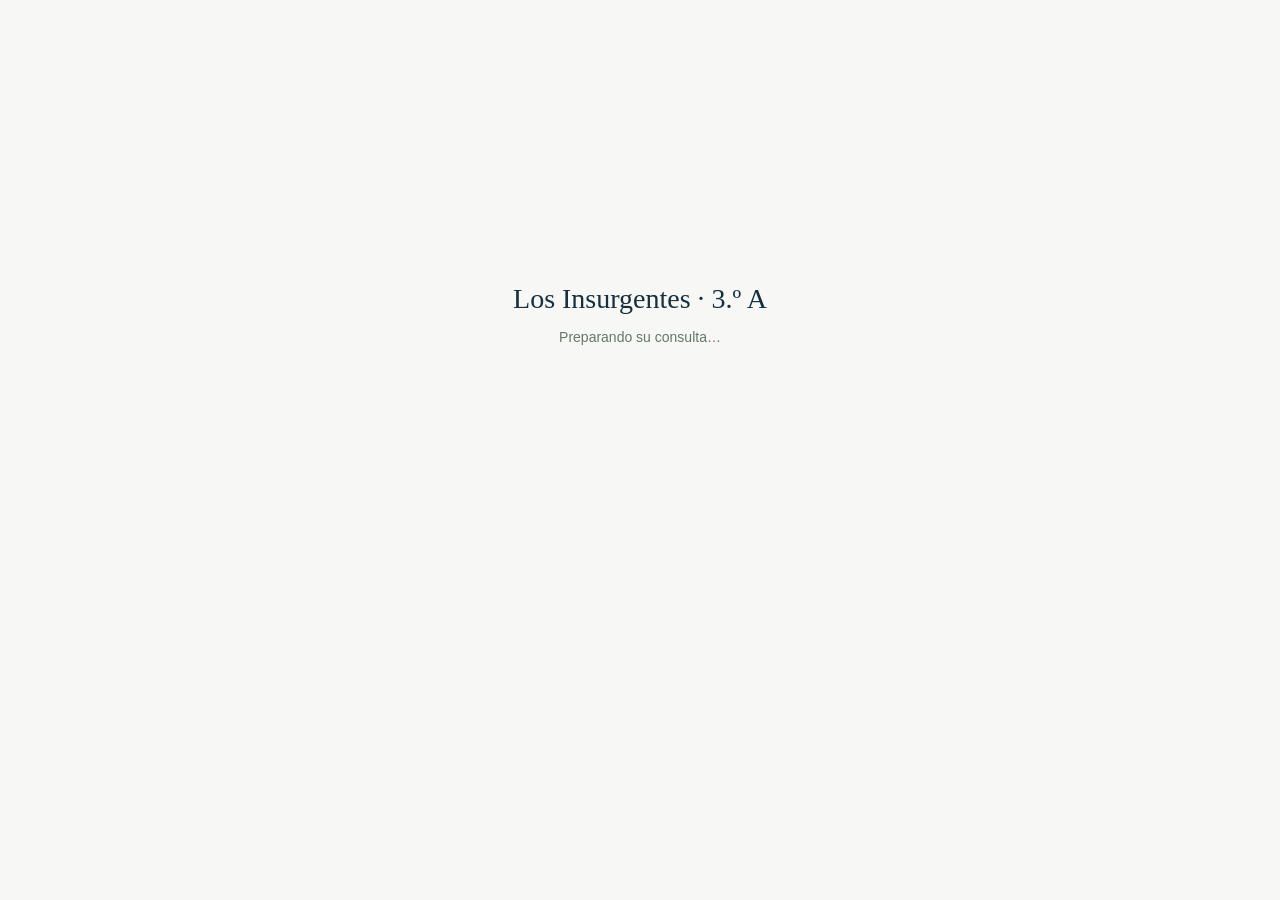
==== commit 738ae0b1: "Add files via upload" ====
--- a/index.html
+++ b/index.html
@@ -9,7 +9,7 @@
     <meta name="referrer" content="no-referrer" />
     <title>Exámenes | Los Insurgentes · 3.º A</title>
     <style>body{margin:0;background:#f7f8f5;color:#172f3e;font-family:Arial,sans-serif}.initial-loading{min-height:70vh;display:grid;place-content:center;text-align:center;gap:12px;padding:30px}.initial-loading strong{font:28px Georgia,serif}.initial-loading p{font-size:14px;color:#647768}</style>
-    <script type="module" crossorigin src="./assets/index-BPJrb2mZ.js"></script>
+    <script type="module" crossorigin src="./assets/index-trimestre1-7f6f3061465d.js"></script>
     <link rel="stylesheet" crossorigin href="./assets/index-BqM36BnK.css">
   </head>
   <body>
